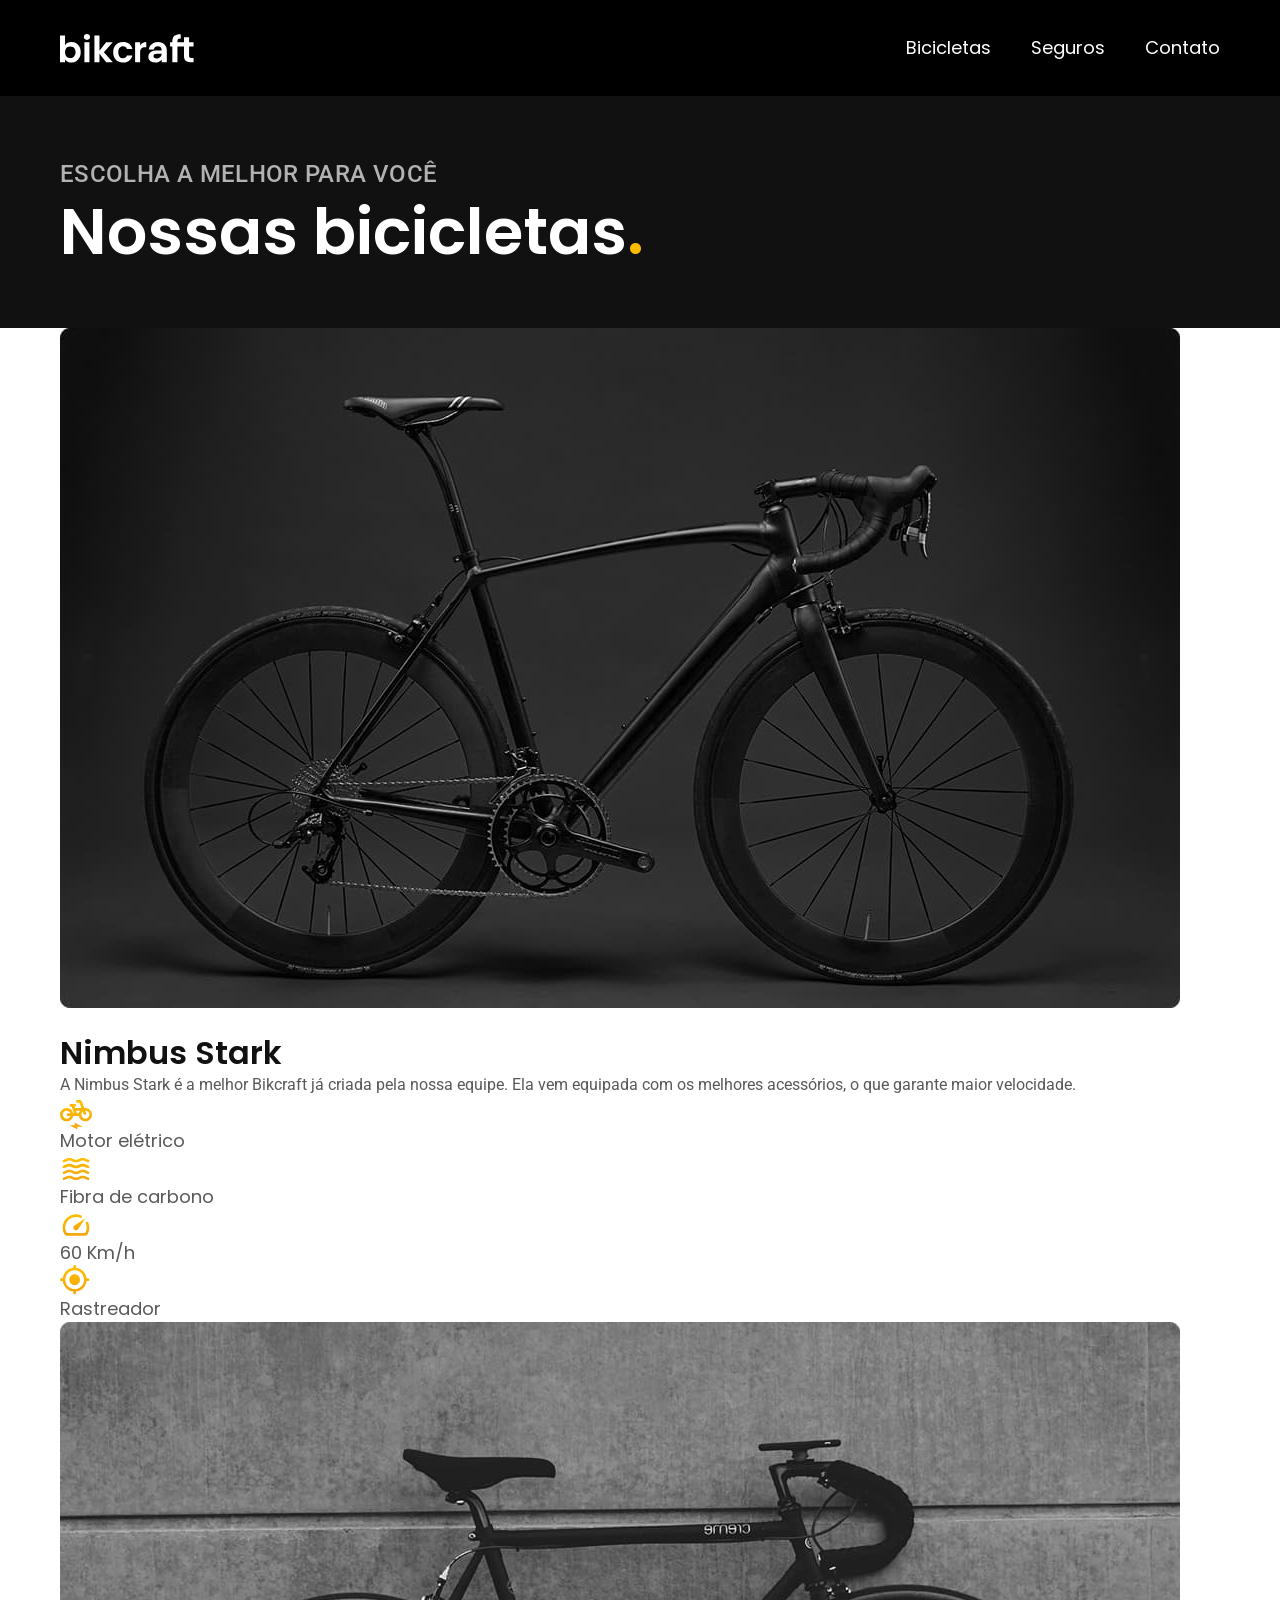
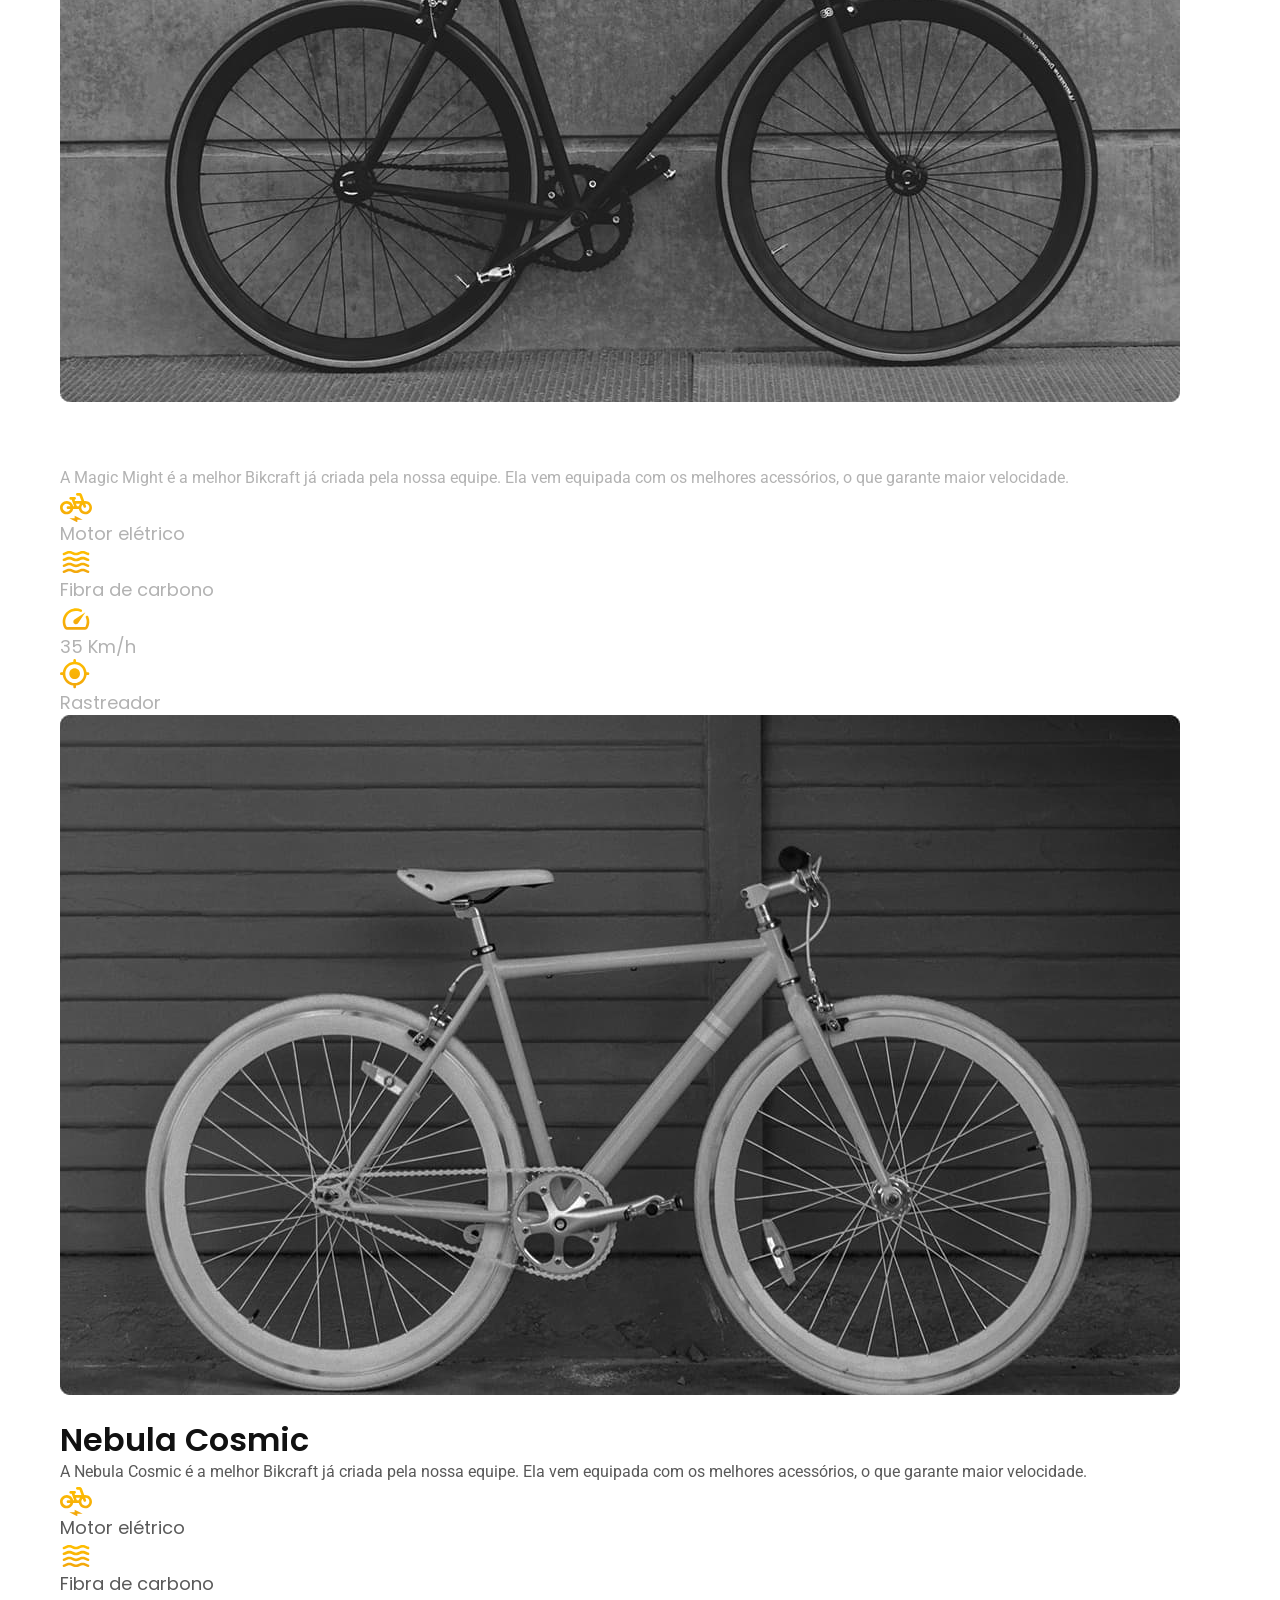
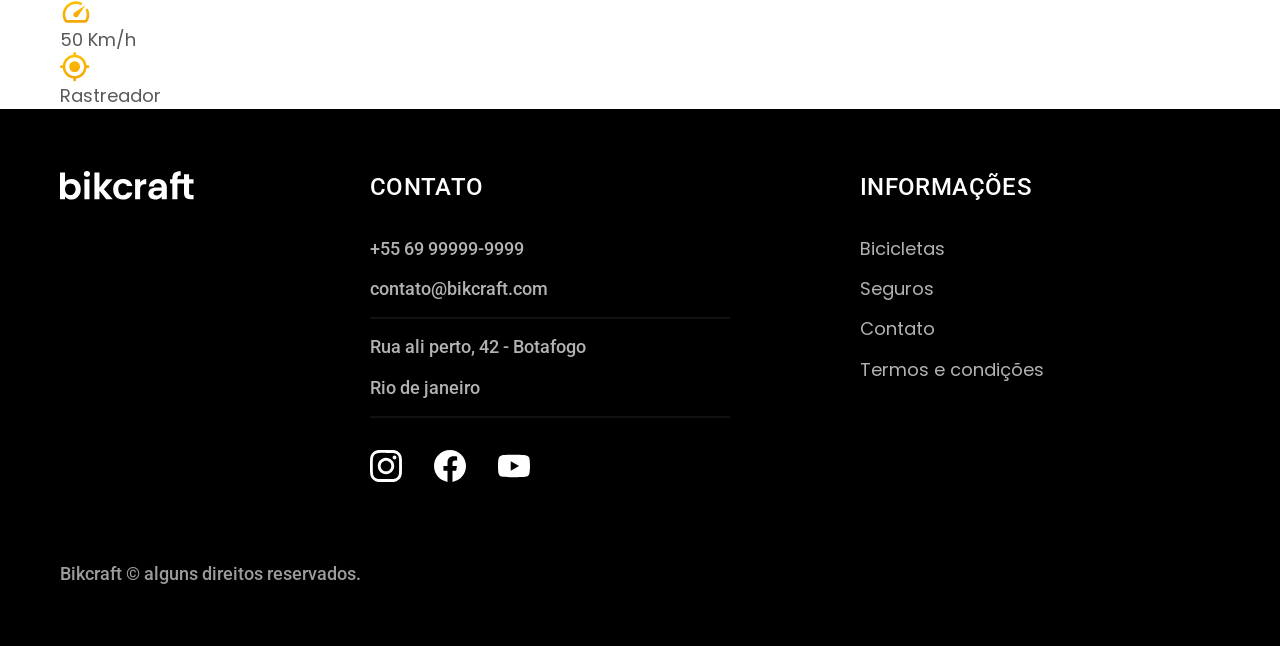
==== bicicletas.html @ a42fdd35 "bicicletas-inicio" ====
<!DOCTYPE html>

<html lang="pt-br">

<head>
  <meta charset="UTF-8">
  <meta name="viewport" content="width=device-width, initial-scale=1.0">
  <title> Bicicletas | Bikcraft</title>
  <meta name="description" content="Bicicletas">
  <link rel="stylesheet" href="css/style.css">
  <link rel="preconnect" href="https://fonts.googleapis.com">
  <link rel="preconnect" href="https://fonts.gstatic.com" crossorigin>
  <link href="https://fonts.googleapis.com/css2?family=Poppins:wght@400;600&family=Roboto:wght@400;500&family=Merriweather:ital,opsz,wght@1,18..144,900&display=swap" rel="stylesheet">
</head>

<body id="bicicletas">
  <header class="header-bg">
    <div class="header container">
      <a href="./"><img src="imgs/icones/bikcraft.svg" alt=""></a>
      <nav aria-label="primaria">
        <ul class="header-menu font-1-m cor-0">
          <li><a href="./bicicletas.html">Bicicletas</a></li>
          <li><a href="./seguros.html">Seguros</a></li>
          <li><a href="./contato.html">Contato</a></li>
        </ul>
      </nav>
    </div>
  </header>

  <main>
    <div class="titulo-bg">
      <div class="titulo container">
        <p class="font-2-l-b cor-5">Escolha a melhor para você </p>
        <h1 class="font-1-xxl cor-0">Nossas bicicletas<span class="cor-p1">.</span></h1>
      </div>
    </div>


    <div class="bicicletas-bg">
      <div class="bicicletas container">
        <div class="bicicletas-imagem">
          <img src="imgs/imgs/nossas-bicicletas-1.jpg" alt="Bicicleta preta">
          <span class="font-2-m cor-0">R$ 4999</span>
        </div>
        <div class="bicicletas-conteudo">
          <h2 class="font-1-xl">Nimbus Stark</h2>
          <p class="font-2-s cor-8">A Nimbus Stark é a melhor Bikcraft já criada pela nossa equipe. Ela vem equipada com os melhores acessórios, o que garante maior velocidade.</p>
          <ul class="font-1-m cor-8">
            <li>
              <img src="imgs/icones/eletrica.svg" alt="">
              Motor elétrico
            </li>
            <li>
              <img src="imgs/icones/carbono.svg" alt="">
              Fibra de carbono
            </li>
            <li>
              <img src="imgs/icones/velocidade.svg" alt="">
              60 Km/h
            </li>
            <li>
              <img src="imgs/icones/rastreador.svg" alt="">
              Rastreador
            </li>
          </ul>
        </div>
      </div>
    </div>

    <div class="bicicletas-bg">
      <div class="bicicletas container">
        <div class="bicicletas-imagem">
          <img src="imgs/imgs/nossas-bicicletas-2.jpg" alt="Bicicleta preta">
          <span class="font-2-m cor-0">R$ 2499</span>
        </div>
        <div class="bicicletas-conteudo">
          <h2 class="font-1-xl cor-0">Magic Might</h2>
          <p class="font-2-s cor-5">A Magic Might é a melhor Bikcraft já criada pela nossa equipe. Ela vem equipada com os melhores acessórios, o que garante maior velocidade.</p>
          <ul class="font-1-m cor-5">
            <li>
              <img src="imgs/icones/eletrica.svg" alt="">
              Motor elétrico
            </li>
            <li>
              <img src="imgs/icones/carbono.svg" alt="">
              Fibra de carbono
            </li>
            <li>
              <img src="imgs/icones/velocidade.svg" alt="">
              35 Km/h
            </li>
            <li>
              <img src="imgs/icones/rastreador.svg" alt="">
              Rastreador
            </li>
          </ul>
        </div>
      </div>
    </div>

    <div class="bicicletas-bg">
      <div class="bicicletas container">
        <div class="bicicletas-imagem">
          <img src="imgs/imgs/nossas-bicicletas-3.jpg" alt="Bicicleta preta">
          <span class="font-2-m cor-0">R$ 3999</span>
        </div>
        <div class="bicicletas-conteudo">
          <h2 class="font-1-xl">Nebula Cosmic</h2>
          <p class="font-2-s cor-8">A Nebula Cosmic é a melhor Bikcraft já criada pela nossa equipe. Ela vem equipada com os melhores acessórios, o que garante maior velocidade.</p>
          <ul class="font-1-m cor-8">
            <li>
              <img src="imgs/icones/eletrica.svg" alt="">
              Motor elétrico
            </li>
            <li>
              <img src="imgs/icones/carbono.svg" alt="">
              Fibra de carbono
            </li>
            <li>
              <img src="imgs/icones/velocidade.svg" alt="">
              50 Km/h
            </li>
            <li>
              <img src="imgs/icones/rastreador.svg" alt="">
              Rastreador
            </li>
          </ul>
        </div>
      </div>
    </div>

  </main>


  <footer class="footer-bg">
    <div class="footer container">
      <img src="imgs/icones/bikcraft.svg" alt="">
      <div class="footer-contato">
        <h2 class="font-2-l-b cor-0">Contato</h2>
        <ul class="font-2-m cor-5">
          <li><a href="tel:+5569999999999">+55 69 99999-9999</a></li>
          <li><a href="mailto:contato@bikcraft.com">contato@bikcraft.com</a></li>
          <li>Rua ali perto, 42 - Botafogo</li>
          <li>Rio de janeiro</li>
        </ul>
        <div class="footer-redes">
          <a href="./">
            <img src="imgs/icones/instagram branco.svg" alt="instagram">
          </a>
          <a href="./">
            <img src="imgs/icones/facebook branco.svg" alt="facebook">
          </a>
          <a href="./">
            <img src="imgs/icones/youtube branco.svg" alt="youtube">
          </a>
        </div>
      </div>
      <div class="footer-informacoes">
        <h2 class="font-2-l-b cor-0">Informações</h2>
        <nav>
          <ul class="font-1-m cor-5">
            <li><a href="./bicicletas.html">Bicicletas</a></li>
            <li><a href="./seguros.html">Seguros</a></li>
            <li><a href="./contato.html">Contato</a></li>
            <li><a href="./termos.html">Termos e condições</a></li>
          </ul>
        </nav>
      </div>
      <p class="footer-copy font-2-m cor-6">Bikcraft © alguns direitos reservados.</p>
    </div>
  </footer>

</body>

</html>
---- css/style.css ----
@import url("./global/footer.css");
@import url("./global/global.css");
@import url("./global/header.css");

/* Hone */
@import url("./home/introducao.css");
@import url("./home/tecnologia.css");
@import url("./home/parceiros.css");
@import url("./home/depoimento.css");

/* Utilidades */
@import url("./utlidades/componentes.css");
@import url("utlidades/tipografia.css");
@import url("utlidades/cores.css");

/* Termos */
@import url("termos/termos.css");

/* Bicicletas */
@import url("bicicletas/bicicletas-lista.css");
@import url("bicicletas/bicicletas.css");

/* seguros */
@import url("seguros/seguros.css");
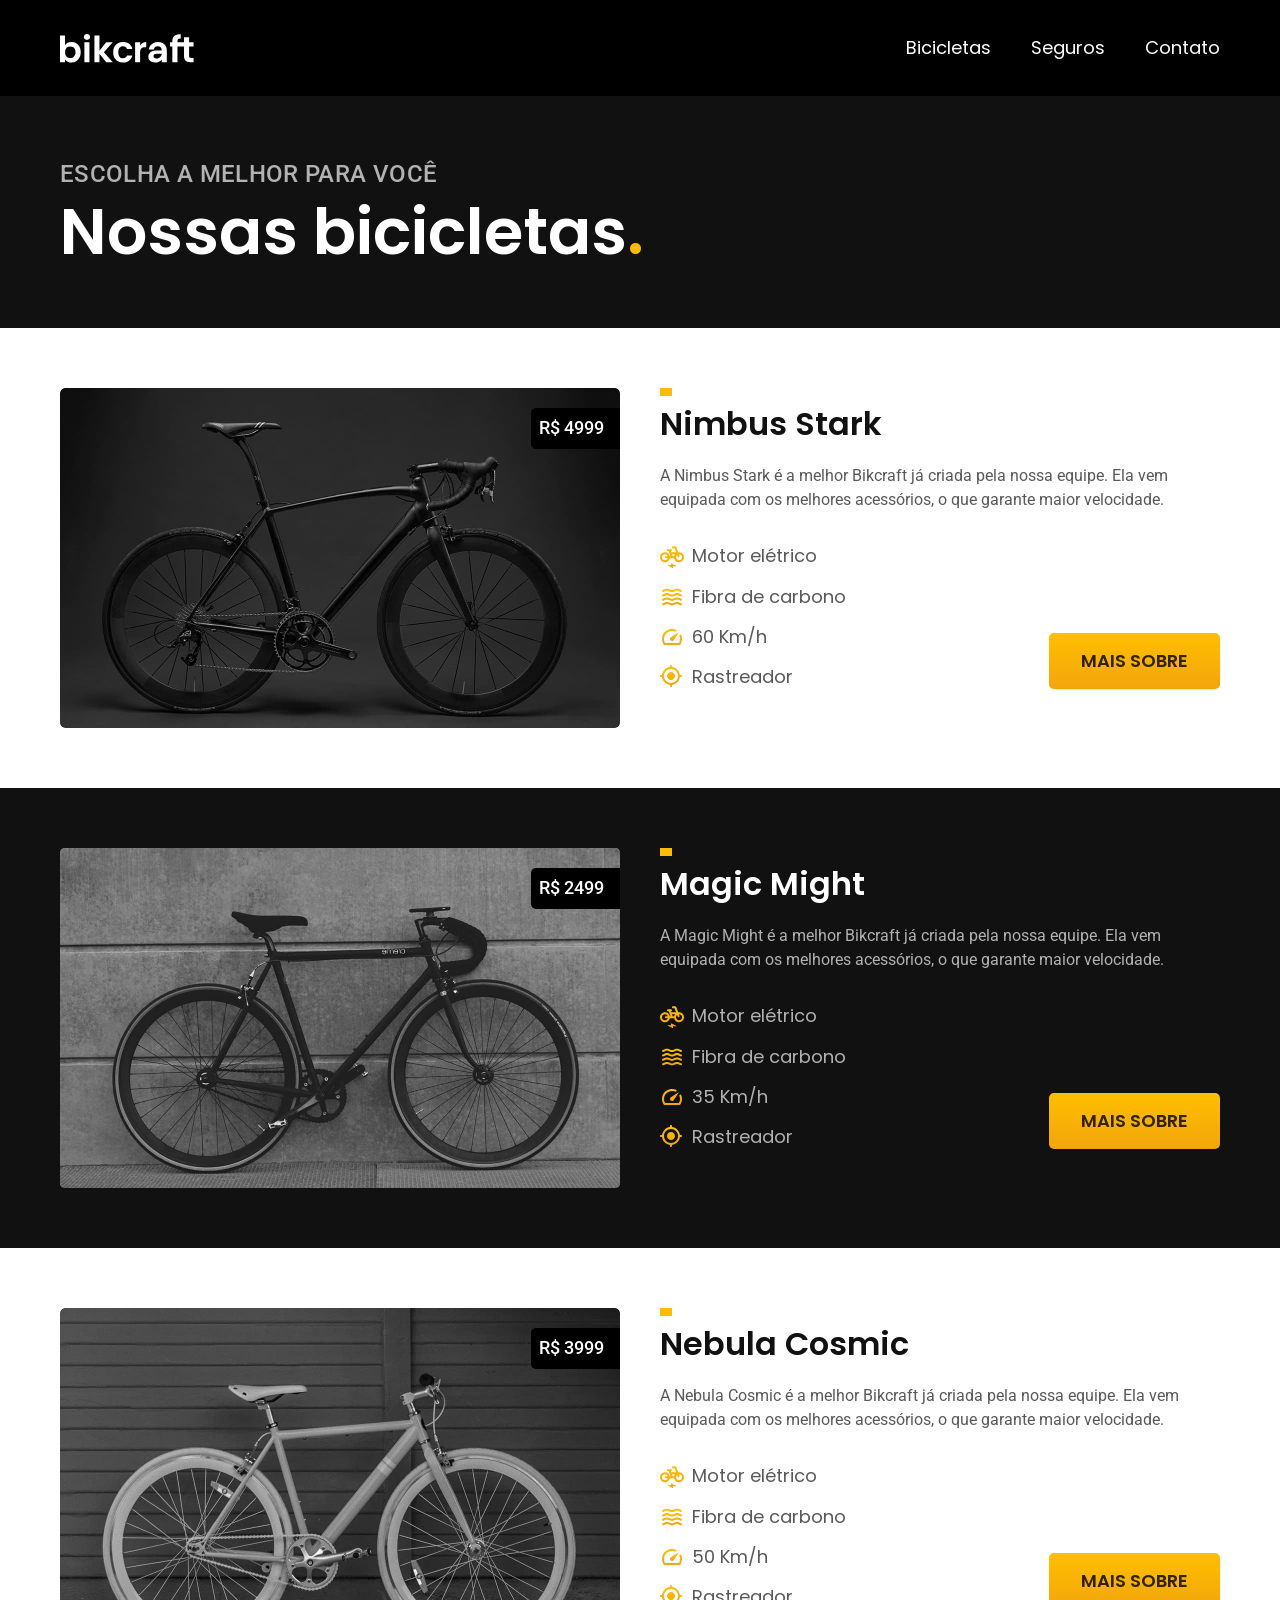
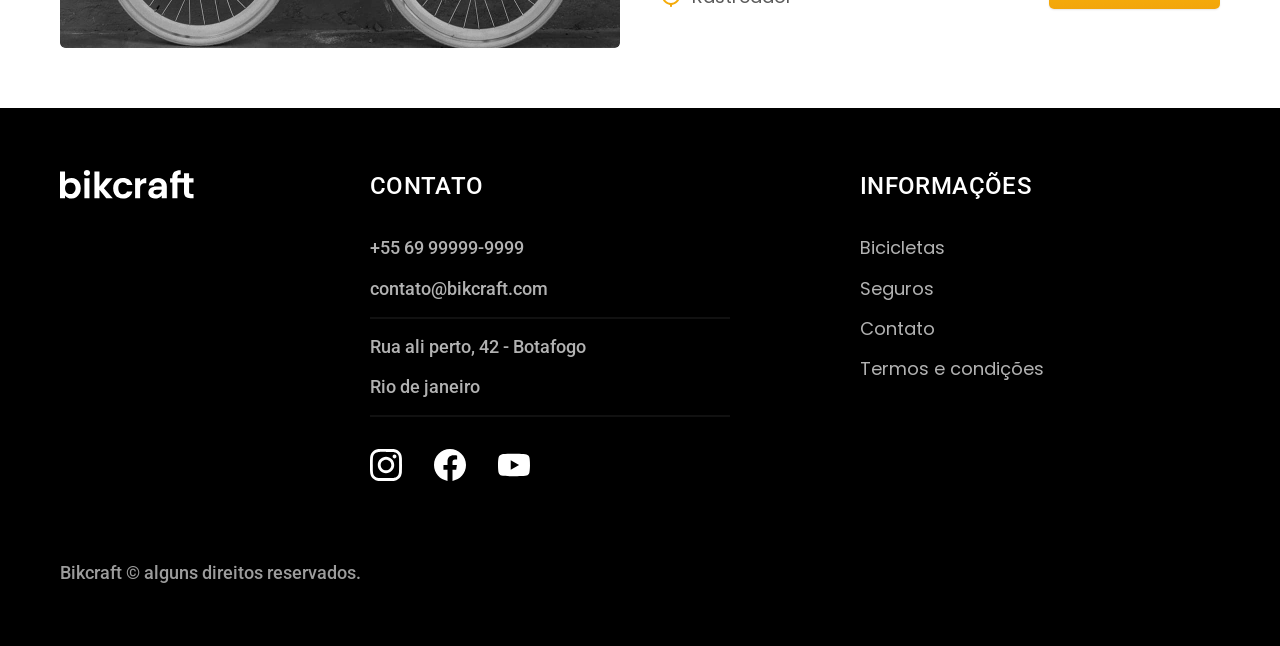
==== commit 967f6f38: "Bicicletas" ====
--- a/bicicletas.html
+++ b/bicicletas.html
@@ -36,7 +36,6 @@
     </div>
 
 
-    <div class="bicicletas-bg">
       <div class="bicicletas container">
         <div class="bicicletas-imagem">
           <img src="imgs/imgs/nossas-bicicletas-1.jpg" alt="Bicicleta preta">
@@ -63,9 +62,9 @@
               Rastreador
             </li>
           </ul>
+          <a class="botao seta" href="./bicicletas/nimbus.html">Mais sobre</a>
         </div>
       </div>
-    </div>
 
     <div class="bicicletas-bg">
       <div class="bicicletas container">
@@ -94,11 +93,11 @@
               Rastreador
             </li>
           </ul>
+          <a class="botao seta" href="./bicicletas/magic.html">Mais sobre</a>
         </div>
       </div>
     </div>
 
-    <div class="bicicletas-bg">
       <div class="bicicletas container">
         <div class="bicicletas-imagem">
           <img src="imgs/imgs/nossas-bicicletas-3.jpg" alt="Bicicleta preta">
@@ -125,9 +124,9 @@
               Rastreador
             </li>
           </ul>
+          <a class="botao seta" href="./bicicletas/nebula.html">Mais sobre</a>
         </div>
       </div>
-    </div>
 
   </main>
 
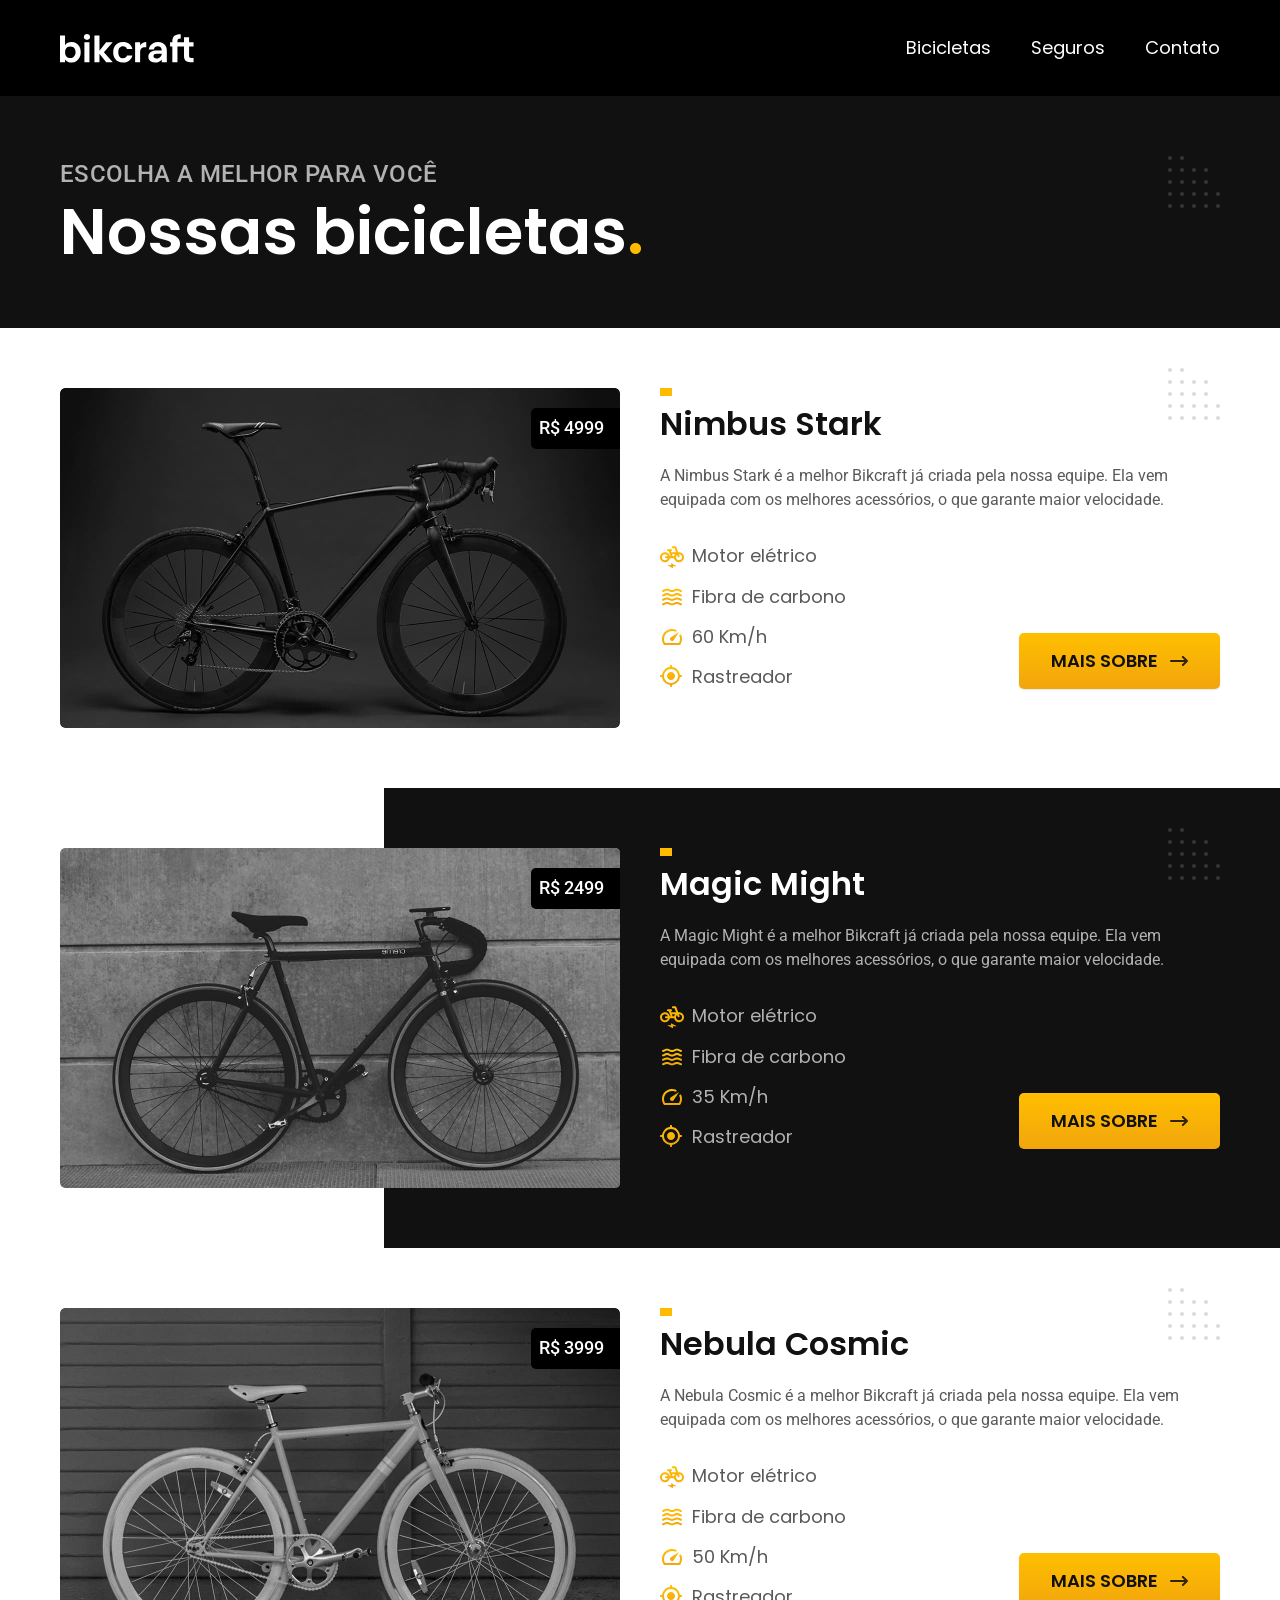
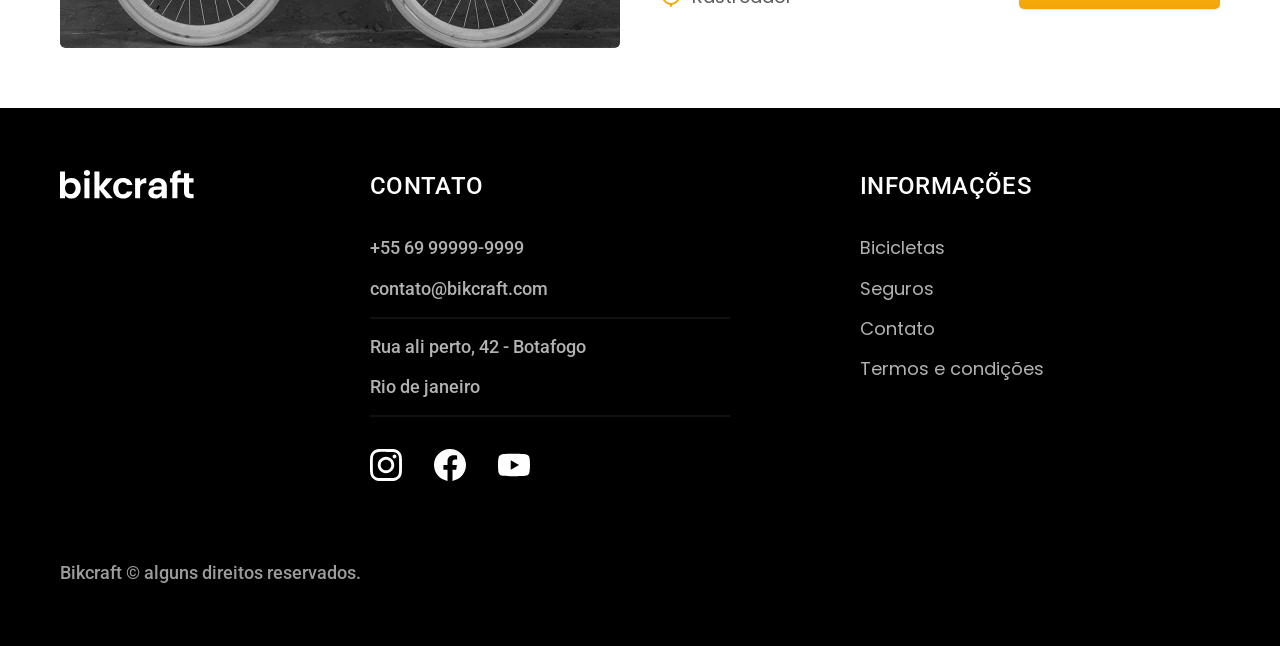
==== commit 167788af: "Decorações e otimizações" ====
--- a/bicicletas.html
+++ b/bicicletas.html
@@ -7,7 +7,8 @@
   <meta name="viewport" content="width=device-width, initial-scale=1.0">
   <title> Bicicletas | Bikcraft</title>
   <meta name="description" content="Bicicletas">
-  <link rel="stylesheet" href="css/style.css">
+  <link rel="preload" href="./css/style.css" as="style">
+  <link rel="stylesheet" href="./css/style.css">
   <link rel="preconnect" href="https://fonts.googleapis.com">
   <link rel="preconnect" href="https://fonts.gstatic.com" crossorigin>
   <link href="https://fonts.googleapis.com/css2?family=Poppins:wght@400;600&family=Roboto:wght@400;500&family=Merriweather:ital,opsz,wght@1,18..144,900&display=swap" rel="stylesheet">
@@ -36,35 +37,35 @@
     </div>
 
 
-      <div class="bicicletas container">
-        <div class="bicicletas-imagem">
-          <img src="imgs/imgs/nossas-bicicletas-1.jpg" alt="Bicicleta preta">
-          <span class="font-2-m cor-0">R$ 4999</span>
-        </div>
-        <div class="bicicletas-conteudo">
-          <h2 class="font-1-xl">Nimbus Stark</h2>
-          <p class="font-2-s cor-8">A Nimbus Stark é a melhor Bikcraft já criada pela nossa equipe. Ela vem equipada com os melhores acessórios, o que garante maior velocidade.</p>
-          <ul class="font-1-m cor-8">
-            <li>
-              <img src="imgs/icones/eletrica.svg" alt="">
-              Motor elétrico
-            </li>
-            <li>
-              <img src="imgs/icones/carbono.svg" alt="">
-              Fibra de carbono
-            </li>
-            <li>
-              <img src="imgs/icones/velocidade.svg" alt="">
-              60 Km/h
-            </li>
-            <li>
-              <img src="imgs/icones/rastreador.svg" alt="">
-              Rastreador
-            </li>
-          </ul>
-          <a class="botao seta" href="./bicicletas/nimbus.html">Mais sobre</a>
-        </div>
+    <div class="bicicletas container">
+      <div class="bicicletas-imagem">
+        <img src="imgs/imgs/nossas-bicicletas-1.jpg" alt="Bicicleta preta">
+        <span class="font-2-m cor-0">R$ 4999</span>
       </div>
+      <div class="bicicletas-conteudo">
+        <h2 class="font-1-xl">Nimbus Stark</h2>
+        <p class="font-2-s cor-8">A Nimbus Stark é a melhor Bikcraft já criada pela nossa equipe. Ela vem equipada com os melhores acessórios, o que garante maior velocidade.</p>
+        <ul class="font-1-m cor-8">
+          <li>
+            <img src="imgs/icones/eletrica.svg" alt="">
+            Motor elétrico
+          </li>
+          <li>
+            <img src="imgs/icones/carbono.svg" alt="">
+            Fibra de carbono
+          </li>
+          <li>
+            <img src="imgs/icones/velocidade.svg" alt="">
+            60 Km/h
+          </li>
+          <li>
+            <img src="imgs/icones/rastreador.svg" alt="">
+            Rastreador
+          </li>
+        </ul>
+        <a class="botao seta" href="./bicicletas/nimbus.html">Mais sobre</a>
+      </div>
+    </div>
 
     <div class="bicicletas-bg">
       <div class="bicicletas container">
@@ -98,35 +99,35 @@
       </div>
     </div>
 
-      <div class="bicicletas container">
-        <div class="bicicletas-imagem">
-          <img src="imgs/imgs/nossas-bicicletas-3.jpg" alt="Bicicleta preta">
-          <span class="font-2-m cor-0">R$ 3999</span>
-        </div>
-        <div class="bicicletas-conteudo">
-          <h2 class="font-1-xl">Nebula Cosmic</h2>
-          <p class="font-2-s cor-8">A Nebula Cosmic é a melhor Bikcraft já criada pela nossa equipe. Ela vem equipada com os melhores acessórios, o que garante maior velocidade.</p>
-          <ul class="font-1-m cor-8">
-            <li>
-              <img src="imgs/icones/eletrica.svg" alt="">
-              Motor elétrico
-            </li>
-            <li>
-              <img src="imgs/icones/carbono.svg" alt="">
-              Fibra de carbono
-            </li>
-            <li>
-              <img src="imgs/icones/velocidade.svg" alt="">
-              50 Km/h
-            </li>
-            <li>
-              <img src="imgs/icones/rastreador.svg" alt="">
-              Rastreador
-            </li>
-          </ul>
-          <a class="botao seta" href="./bicicletas/nebula.html">Mais sobre</a>
-        </div>
+    <div class="bicicletas container">
+      <div class="bicicletas-imagem">
+        <img src="imgs/imgs/nossas-bicicletas-3.jpg" alt="Bicicleta preta">
+        <span class="font-2-m cor-0">R$ 3999</span>
       </div>
+      <div class="bicicletas-conteudo">
+        <h2 class="font-1-xl">Nebula Cosmic</h2>
+        <p class="font-2-s cor-8">A Nebula Cosmic é a melhor Bikcraft já criada pela nossa equipe. Ela vem equipada com os melhores acessórios, o que garante maior velocidade.</p>
+        <ul class="font-1-m cor-8">
+          <li>
+            <img src="imgs/icones/eletrica.svg" alt="">
+            Motor elétrico
+          </li>
+          <li>
+            <img src="imgs/icones/carbono.svg" alt="">
+            Fibra de carbono
+          </li>
+          <li>
+            <img src="imgs/icones/velocidade.svg" alt="">
+            50 Km/h
+          </li>
+          <li>
+            <img src="imgs/icones/rastreador.svg" alt="">
+            Rastreador
+          </li>
+        </ul>
+        <a class="botao seta" href="./bicicletas/nebula.html">Mais sobre</a>
+      </div>
+    </div>
 
   </main>
 
--- a/css/style.css
+++ b/css/style.css
@@ -12,9 +12,18 @@
 @import url("./utlidades/componentes.css");
 @import url("utlidades/tipografia.css");
 @import url("utlidades/cores.css");
+@import url("utlidades/formulario.css");
 
 /* Termos */
 @import url("termos/termos.css");
+
+/* Contato */
+@import url("contato/contato.css");
+@import url("contato/lojas.css");
+
+/* Orçamento */
+@import url("orcamento/orcamento.css");
+
 
 /* Bicicletas */
 @import url("bicicletas/bicicletas-lista.css");
@@ -22,3 +31,9 @@
 
 /* seguros */
 @import url("seguros/seguros.css");
+@import url("seguros/vantagens.css");
+@import url("seguros/perguntas.css");
+
+/* Bicicleta (página interna) */
+@import url("bicicleta/bicicleta.css");
+@import url("bicicleta/seguro.css");
--- a/css/style.css
+++ b/css/style.css
@@ -12,9 +12,18 @@
 @import url("./utlidades/componentes.css");
 @import url("utlidades/tipografia.css");
 @import url("utlidades/cores.css");
+@import url("utlidades/formulario.css");
 
 /* Termos */
 @import url("termos/termos.css");
+
+/* Contato */
+@import url("contato/contato.css");
+@import url("contato/lojas.css");
+
+/* Orçamento */
+@import url("orcamento/orcamento.css");
+
 
 /* Bicicletas */
 @import url("bicicletas/bicicletas-lista.css");
@@ -22,3 +31,9 @@
 
 /* seguros */
 @import url("seguros/seguros.css");
+@import url("seguros/vantagens.css");
+@import url("seguros/perguntas.css");
+
+/* Bicicleta (página interna) */
+@import url("bicicleta/bicicleta.css");
+@import url("bicicleta/seguro.css");
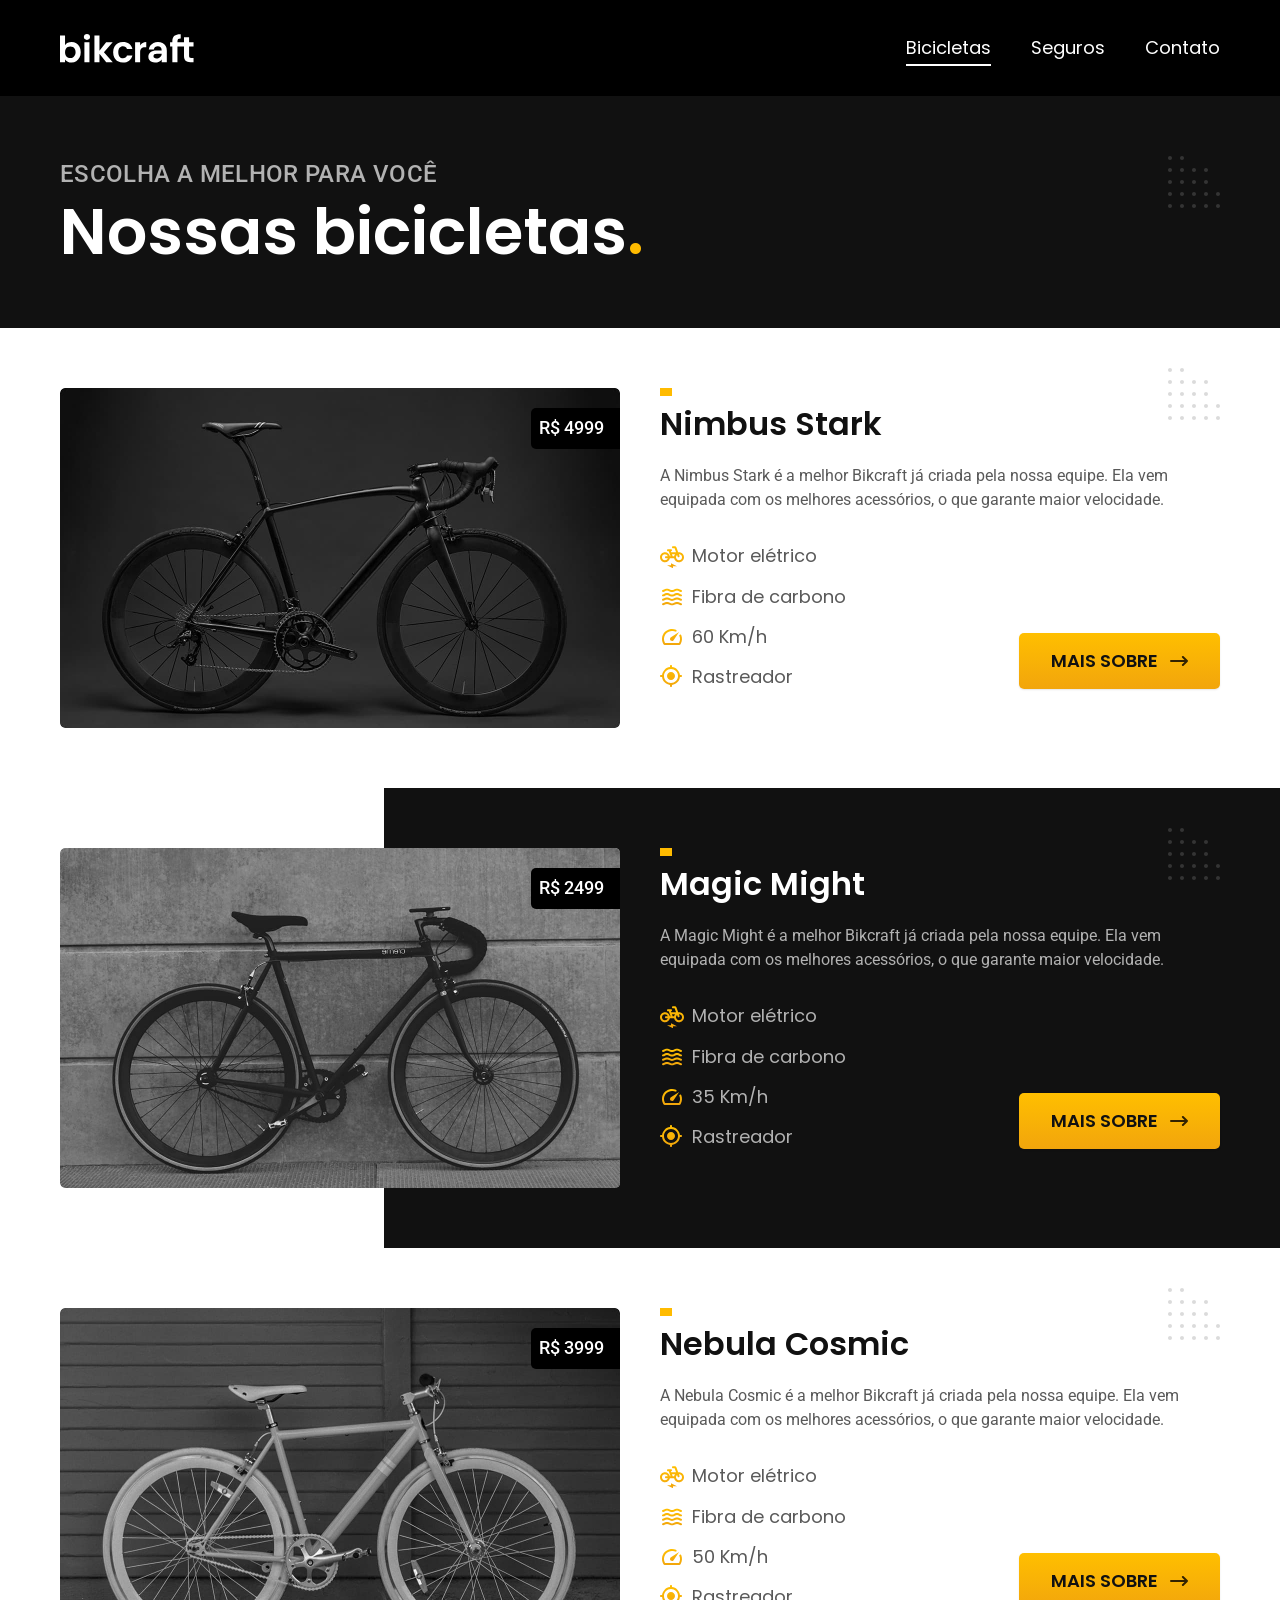
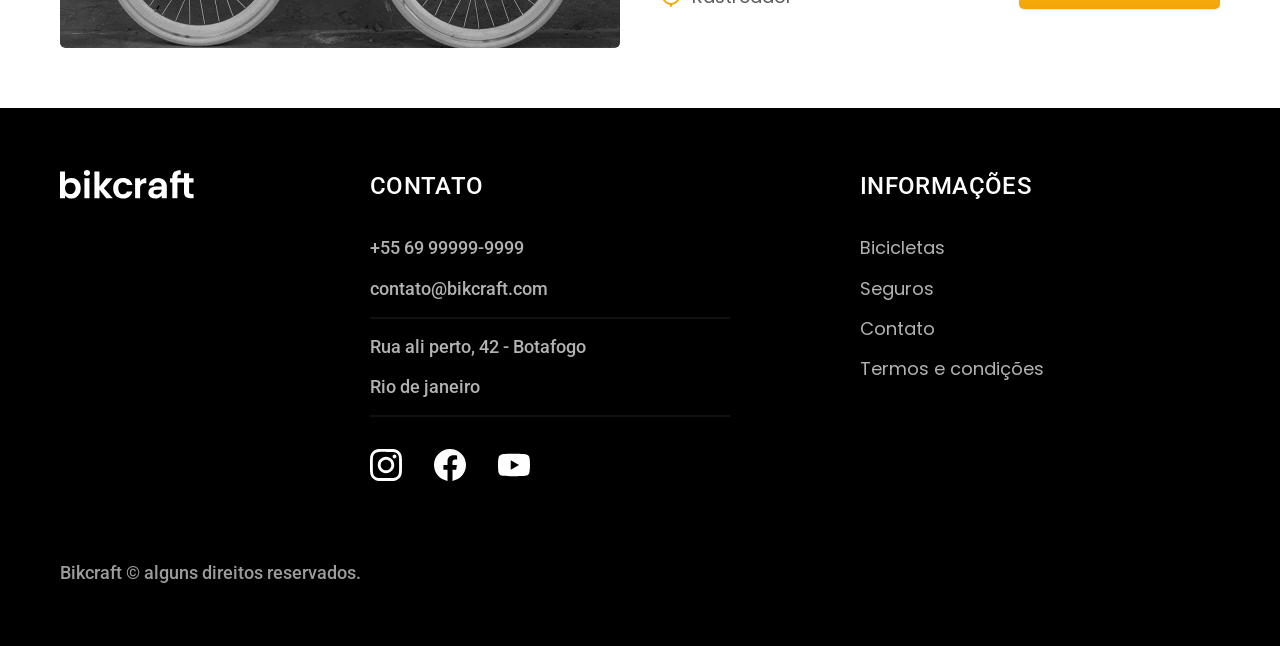
==== commit 04adb1dd: "Menu ativo e parametros para compra em seguro e bicicletas" ====
--- a/bicicletas.html
+++ b/bicicletas.html
@@ -170,6 +170,7 @@
     </div>
   </footer>
 
+  <script src="js/script.js"></script>
 </body>
 
 </html>
